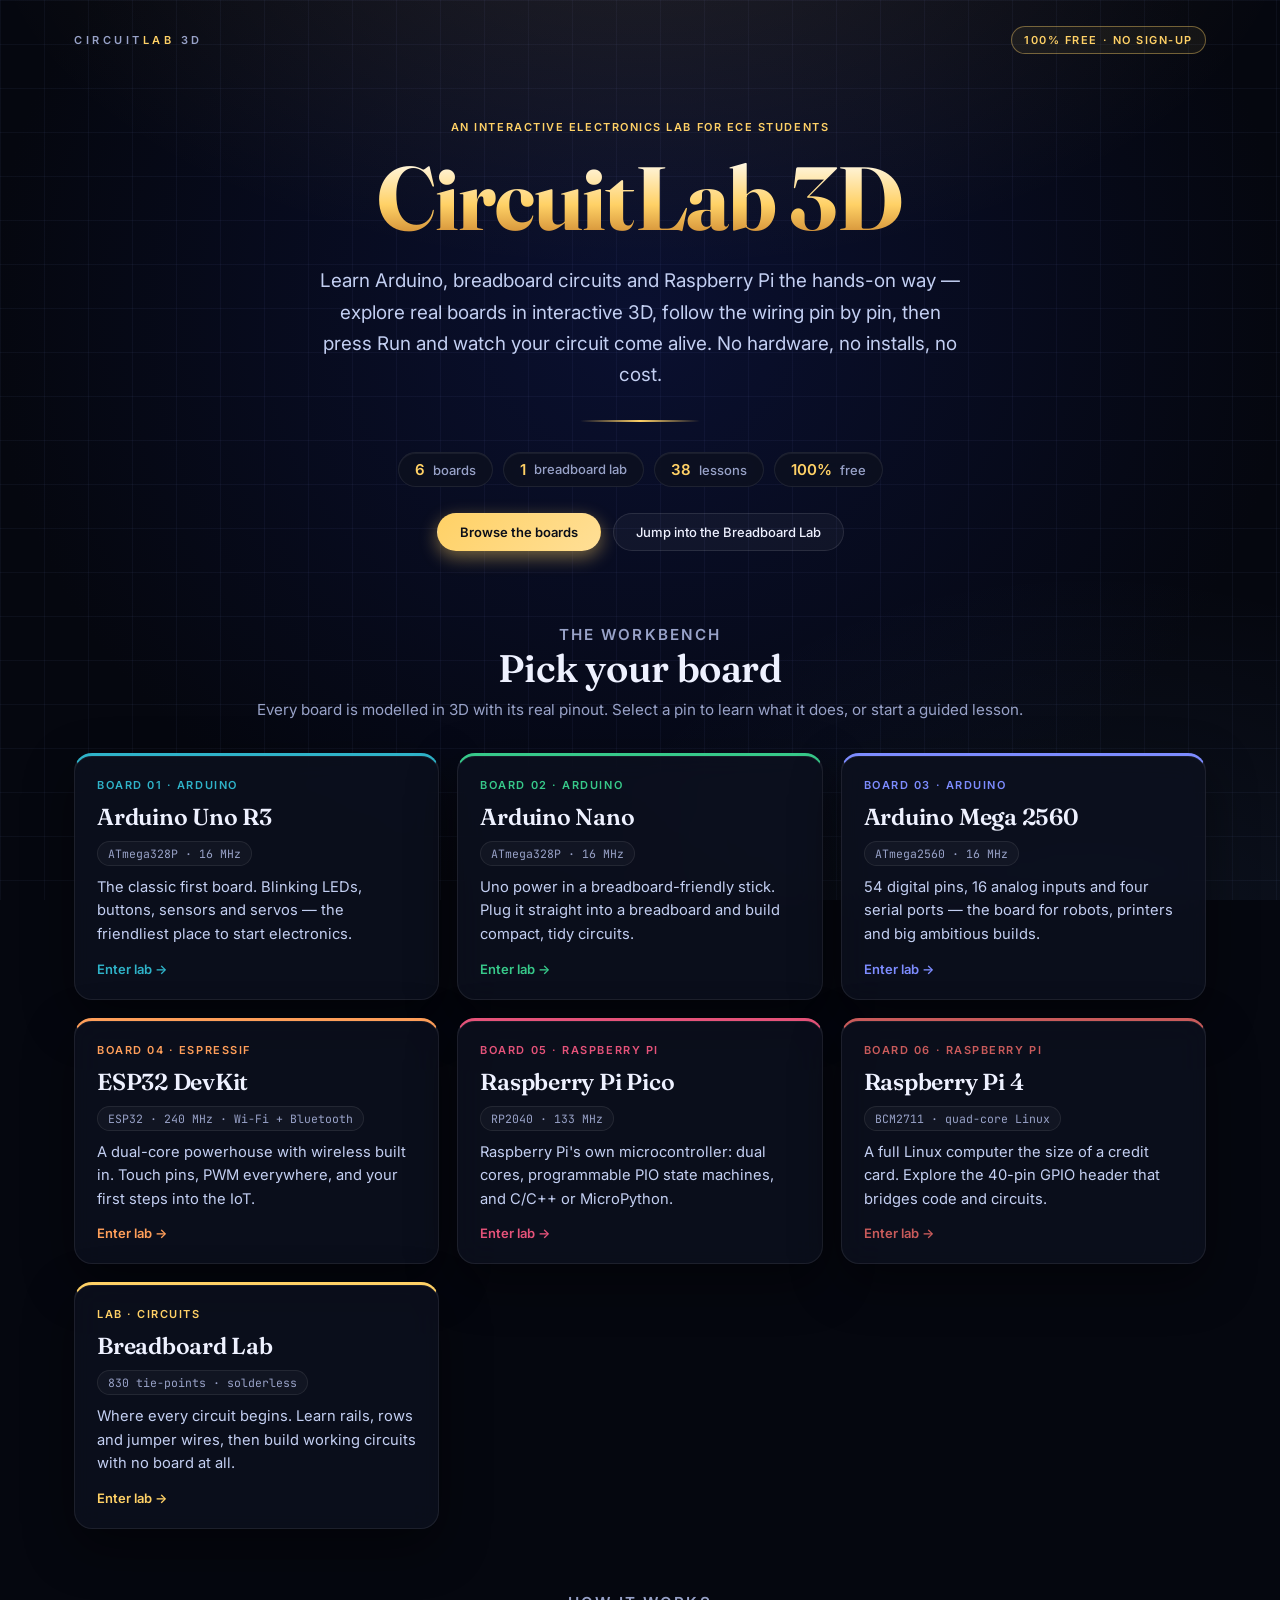
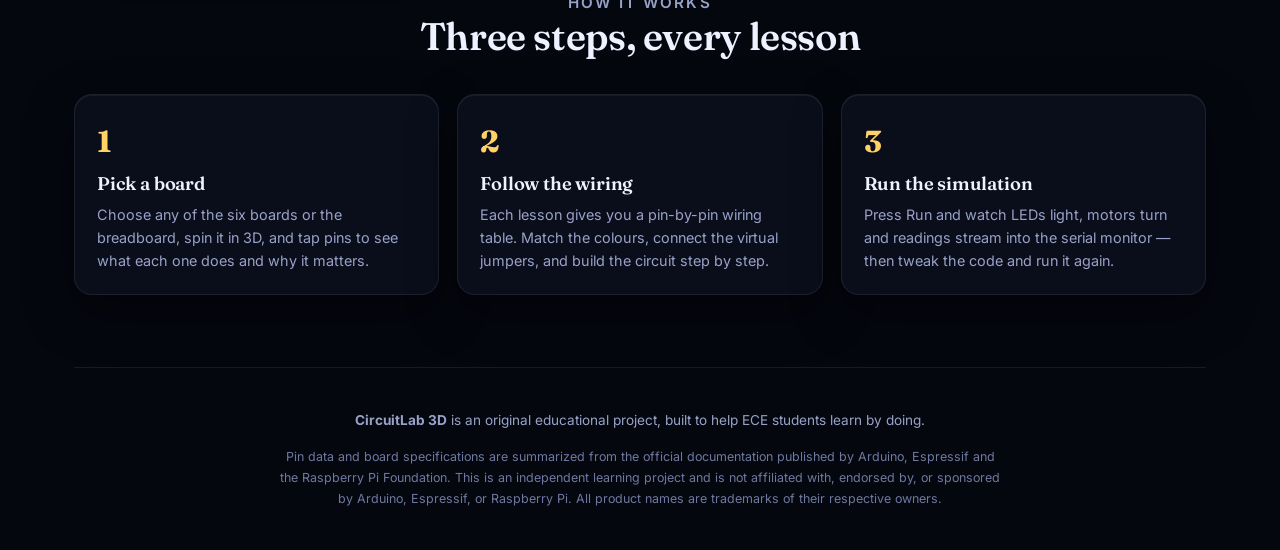
==== index.html @ 522ec0c5 "CircuitLab 3D — interactive 3D electronics labs: 6 boards, breadboard lab, 43 lessons" ====
<!DOCTYPE html>
<html lang="en">
<head>
<meta charset="UTF-8">
<meta name="viewport" content="width=device-width, initial-scale=1.0">
<title>CircuitLab 3D — Learn Arduino, Breadboards &amp; Raspberry Pi in Interactive 3D</title>
<meta name="description" content="CircuitLab 3D is a free, original electronics lab for ECE students: explore Arduino, ESP32 and Raspberry Pi boards in interactive 3D, wire real circuits on a virtual breadboard, and run lesson simulations in your browser.">
<link rel="preconnect" href="https://fonts.googleapis.com">
<link rel="preconnect" href="https://fonts.gstatic.com" crossorigin>
<link href="https://fonts.googleapis.com/css2?family=Fraunces:opsz,wght@9..144,600;9..144,700&family=Inter:wght@400;500;600;700&family=JetBrains+Mono:wght@400;600&display=swap" rel="stylesheet">
<style>
  :root{
    --ink:#eef1ff;
    --dim:#98a2c8;
    --gold:#ffd166;
    --gold-deep:#c77f2a;
    --bg:#05070f;
    --panel:rgba(13,17,30,.82);
    --line:rgba(255,255,255,.08);
  }
  *{box-sizing:border-box}
  html{scroll-behavior:smooth}
  body{
    margin:0; color:var(--ink); background:var(--bg);
    font-family:"Inter",system-ui,-apple-system,"Segoe UI",sans-serif;
    -webkit-font-smoothing:antialiased;
  }
  /* Backdrop: deep-space gradient + faint circuit grid drawn with CSS only */
  .backdrop{
    position:fixed; inset:0; z-index:-1; pointer-events:none;
    background:
      radial-gradient(1100px 600px at 50% -10%, rgba(255,209,102,.10), transparent 60%),
      radial-gradient(900px 700px at 85% 110%, rgba(125,180,255,.08), transparent 60%),
      linear-gradient(rgba(140,165,255,.05) 1px, transparent 1px),
      linear-gradient(90deg, rgba(140,165,255,.05) 1px, transparent 1px),
      radial-gradient(ellipse at 50% 35%, #0a1030 0%, #05070f 72%);
    background-size:auto,auto,44px 44px,44px 44px,auto;
  }
  ::selection{background:var(--gold); color:#0b0e18}
  a:focus-visible, button:focus-visible{outline:2px solid var(--gold); outline-offset:2px}

  .wrap{max-width:1180px; margin:0 auto; padding:0 24px}

  /* ---------- top bar ---------- */
  .topbar{
    display:flex; align-items:center; justify-content:space-between;
    padding:22px 0 6px;
  }
  .wordmark{
    font-size:11px; font-weight:600; letter-spacing:.32em; text-transform:uppercase; color:var(--dim);
  }
  .wordmark b{color:var(--gold); font-weight:600}
  .topbar .free{
    font-size:11px; font-weight:600; letter-spacing:.14em; text-transform:uppercase; color:var(--gold);
    border:1px solid rgba(255,209,102,.4); border-radius:999px; padding:6px 12px;
    background:rgba(255,209,102,.06);
  }

  /* ---------- hero ---------- */
  .hero{text-align:center; padding:56px 0 10px}
  .eyebrow{
    font-size:11px; font-weight:600; letter-spacing:.14em; text-transform:uppercase; color:var(--gold);
    margin:0 0 18px;
  }
  .hero h1{
    font-family:"Fraunces",Georgia,serif; font-weight:700; letter-spacing:-0.01em;
    font-size:clamp(3rem, 8vw, 5.6rem); line-height:1.02; margin:0;
    background:linear-gradient(180deg,#fff8e6 10%, var(--gold) 58%, var(--gold-deep));
    -webkit-background-clip:text; background-clip:text; color:transparent;
  }
  .hero .tagline{
    max-width:640px; margin:22px auto 0; color:#c3cff2;
    font-size:clamp(1rem, 2vw, 1.18rem); line-height:1.65;
  }
  .gold-rule{
    width:120px; height:2px; margin:30px auto 0; border:none;
    background:linear-gradient(90deg, transparent, var(--gold), transparent);
  }
  .stats{
    display:flex; flex-wrap:wrap; gap:10px; justify-content:center; margin:30px 0 6px; padding:0; list-style:none;
  }
  .stats li{
    min-height:34px; display:inline-flex; align-items:center; gap:8px;
    padding:7px 16px; border-radius:999px;
    background:var(--panel); border:1px solid var(--line);
    backdrop-filter:blur(14px) saturate(140%); -webkit-backdrop-filter:blur(14px) saturate(140%);
    box-shadow:inset 0 1px 0 rgba(255,255,255,.06);
    font-size:13px; font-weight:500; color:var(--dim);
  }
  .stats b{color:var(--gold); font-size:15px; font-weight:600}
  .cta-row{display:flex; gap:12px; justify-content:center; flex-wrap:wrap; margin-top:26px}
  .btn{
    display:inline-flex; align-items:center; min-height:34px; padding:10px 22px; border-radius:999px;
    font-size:13px; font-weight:500; text-decoration:none; cursor:pointer;
    transition:transform 180ms ease-out, border-color 180ms ease-out, box-shadow 180ms ease-out;
  }
  .btn:hover{transform:translateY(-1px)}
  .btn-primary{
    background:linear-gradient(135deg, var(--gold), #ffdf96); color:#0b0e18; border:1px solid transparent;
    box-shadow:0 6px 18px rgba(255,209,102,.45); font-weight:600;
  }
  .btn-ghost{background:rgba(255,255,255,.04); border:1px solid rgba(255,255,255,.10); color:var(--ink)}
  .btn-ghost:hover{border-color:var(--gold)}

  /* ---------- board cards ---------- */
  .section-head{margin:64px 0 8px; text-align:center}
  .section-head h2{
    font-family:"Fraunces",Georgia,serif; font-weight:600; letter-spacing:-0.01em;
    font-size:clamp(1.7rem, 3.4vw, 2.4rem); margin:0 0 8px;
  }
  .section-head p{color:var(--dim); margin:0; font-size:.95rem}
  .cards{
    display:grid; grid-template-columns:repeat(auto-fill, minmax(300px, 1fr));
    gap:18px; margin:34px 0 10px;
  }
  .card{
    --acc:var(--gold);
    display:flex; flex-direction:column; gap:10px; text-decoration:none; color:var(--ink);
    background:var(--panel); border:1px solid var(--line); border-radius:18px; padding:22px;
    backdrop-filter:blur(14px) saturate(140%); -webkit-backdrop-filter:blur(14px) saturate(140%);
    box-shadow:inset 0 1px 0 rgba(255,255,255,.06), 0 18px 50px rgba(0,0,0,.45);
    border-top:3px solid var(--acc);
    transition:transform 180ms ease-out, border-color 180ms ease-out, box-shadow 180ms ease-out;
  }
  .card:hover{transform:translateY(-3px); border-color:color-mix(in srgb, var(--acc) 55%, transparent)}
  .card .wing{
    font-size:11px; font-weight:600; letter-spacing:.14em; text-transform:uppercase; color:var(--acc); margin:0;
  }
  .card h3{
    font-family:"Fraunces",Georgia,serif; font-weight:600; letter-spacing:-0.01em;
    font-size:1.45rem; margin:0;
  }
  .card .chip{
    align-self:flex-start; font-family:"JetBrains Mono",ui-monospace,monospace; font-size:11.5px;
    color:var(--dim); border:1px solid var(--line); border-radius:999px; padding:4px 10px;
    background:rgba(255,255,255,.03);
  }
  .card .pitch{color:#c3cff2; font-size:.92rem; line-height:1.6; margin:0; flex:1}
  .card .enter{
    font-size:13px; font-weight:600; color:var(--acc); margin-top:4px;
  }
  .card .enter span{display:inline-block; transition:transform 180ms ease-out}
  .card:hover .enter span{transform:translateX(3px)}

  /* ---------- how it works ---------- */
  .steps{
    display:grid; grid-template-columns:repeat(auto-fit, minmax(240px, 1fr)); gap:18px; margin:34px 0 10px;
  }
  .step{
    background:var(--panel); border:1px solid var(--line); border-radius:18px; padding:22px;
    backdrop-filter:blur(14px) saturate(140%); -webkit-backdrop-filter:blur(14px) saturate(140%);
    box-shadow:inset 0 1px 0 rgba(255,255,255,.06), 0 18px 50px rgba(0,0,0,.45);
  }
  .step .num{
    font-family:"Fraunces",Georgia,serif; font-size:1.9rem; font-weight:700; color:var(--gold); margin:0 0 6px;
  }
  .step h3{font-family:"Fraunces",Georgia,serif; font-weight:600; font-size:1.15rem; margin:0 0 8px; letter-spacing:-0.01em}
  .step p{color:var(--dim); font-size:.9rem; line-height:1.6; margin:0}

  /* ---------- footer ---------- */
  footer{
    margin:72px 0 0; padding:28px 0 40px; border-top:1px solid var(--line);
    color:var(--dim); font-size:.85rem; line-height:1.7; text-align:center;
  }
  footer .fine{max-width:720px; margin:8px auto 0; font-size:.78rem; color:#6f79a0}

  @media (max-width:640px){
    .wrap{padding:0 14px}
    .hero{padding:38px 0 6px}
    .cards{grid-template-columns:1fr}
    .topbar .free{display:none}
  }
  @media (prefers-reduced-motion: reduce){
    html{scroll-behavior:auto}
    *{transition:none !important; animation:none !important}
  }
</style>
</head>
<body>
<div class="backdrop" aria-hidden="true"></div>

<div class="wrap">
  <div class="topbar">
    <p class="wordmark">Circuit<b>Lab</b> 3D</p>
    <span class="free">100% free · No sign-up</span>
  </div>

  <header class="hero">
    <p class="eyebrow">An interactive electronics lab for ECE students</p>
    <h1>CircuitLab 3D</h1>
    <p class="tagline">Learn Arduino, breadboard circuits and Raspberry Pi the hands-on way — explore real boards in interactive 3D, follow the wiring pin by pin, then press Run and watch your circuit come alive. No hardware, no installs, no cost.</p>
    <hr class="gold-rule">
    <ul class="stats">
      <li><b>6</b> boards</li>
      <li><b>1</b> breadboard lab</li>
      <li><b>38</b> lessons</li>
      <li><b>100%</b> free</li>
    </ul>
    <div class="cta-row">
      <a class="btn btn-primary" href="#boards">Browse the boards</a>
      <a class="btn btn-ghost" href="breadboard/">Jump into the Breadboard Lab</a>
    </div>
  </header>

  <section id="boards" aria-label="Boards">
    <div class="section-head">
      <p class="eyebrow">The workbench</p>
      <h2>Pick your board</h2>
      <p>Every board is modelled in 3D with its real pinout. Select a pin to learn what it does, or start a guided lesson.</p>
    </div>

    <div class="cards">
      <a class="card" href="uno/" style="--acc:#2fb3c9">
        <p class="wing">Board 01 · Arduino</p>
        <h3>Arduino Uno R3</h3>
        <span class="chip">ATmega328P · 16 MHz</span>
        <p class="pitch">The classic first board. Blinking LEDs, buttons, sensors and servos — the friendliest place to start electronics.</p>
        <span class="enter">Enter lab <span>→</span></span>
      </a>

      <a class="card" href="nano/" style="--acc:#37c98a">
        <p class="wing">Board 02 · Arduino</p>
        <h3>Arduino Nano</h3>
        <span class="chip">ATmega328P · 16 MHz</span>
        <p class="pitch">Uno power in a breadboard-friendly stick. Plug it straight into a breadboard and build compact, tidy circuits.</p>
        <span class="enter">Enter lab <span>→</span></span>
      </a>

      <a class="card" href="mega/" style="--acc:#7d8cff">
        <p class="wing">Board 03 · Arduino</p>
        <h3>Arduino Mega 2560</h3>
        <span class="chip">ATmega2560 · 16 MHz</span>
        <p class="pitch">54 digital pins, 16 analog inputs and four serial ports — the board for robots, printers and big ambitious builds.</p>
        <span class="enter">Enter lab <span>→</span></span>
      </a>

      <a class="card" href="esp32/" style="--acc:#ff9f5a">
        <p class="wing">Board 04 · Espressif</p>
        <h3>ESP32 DevKit</h3>
        <span class="chip">ESP32 · 240 MHz · Wi-Fi + Bluetooth</span>
        <p class="pitch">A dual-core powerhouse with wireless built in. Touch pins, PWM everywhere, and your first steps into the IoT.</p>
        <span class="enter">Enter lab <span>→</span></span>
      </a>

      <a class="card" href="pico/" style="--acc:#e5537a">
        <p class="wing">Board 05 · Raspberry Pi</p>
        <h3>Raspberry Pi Pico</h3>
        <span class="chip">RP2040 · 133 MHz</span>
        <p class="pitch">Raspberry Pi's own microcontroller: dual cores, programmable PIO state machines, and C/C++ or MicroPython.</p>
        <span class="enter">Enter lab <span>→</span></span>
      </a>

      <a class="card" href="pi4/" style="--acc:#c95b5b">
        <p class="wing">Board 06 · Raspberry Pi</p>
        <h3>Raspberry Pi 4</h3>
        <span class="chip">BCM2711 · quad-core Linux</span>
        <p class="pitch">A full Linux computer the size of a credit card. Explore the 40-pin GPIO header that bridges code and circuits.</p>
        <span class="enter">Enter lab <span>→</span></span>
      </a>

      <a class="card" href="breadboard/" style="--acc:#ffd166">
        <p class="wing">Lab · Circuits</p>
        <h3>Breadboard Lab</h3>
        <span class="chip">830 tie-points · solderless</span>
        <p class="pitch">Where every circuit begins. Learn rails, rows and jumper wires, then build working circuits with no board at all.</p>
        <span class="enter">Enter lab <span>→</span></span>
      </a>
    </div>
  </section>

  <section aria-label="How it works">
    <div class="section-head">
      <p class="eyebrow">How it works</p>
      <h2>Three steps, every lesson</h2>
    </div>
    <div class="steps">
      <div class="step">
        <p class="num">1</p>
        <h3>Pick a board</h3>
        <p>Choose any of the six boards or the breadboard, spin it in 3D, and tap pins to see what each one does and why it matters.</p>
      </div>
      <div class="step">
        <p class="num">2</p>
        <h3>Follow the wiring</h3>
        <p>Each lesson gives you a pin-by-pin wiring table. Match the colours, connect the virtual jumpers, and build the circuit step by step.</p>
      </div>
      <div class="step">
        <p class="num">3</p>
        <h3>Run the simulation</h3>
        <p>Press Run and watch LEDs light, motors turn and readings stream into the serial monitor — then tweak the code and run it again.</p>
      </div>
    </div>
  </section>

  <footer>
    <p><strong>CircuitLab 3D</strong> is an original educational project, built to help ECE students learn by doing.</p>
    <p class="fine">Pin data and board specifications are summarized from the official documentation published by Arduino, Espressif and the Raspberry Pi Foundation. This is an independent learning project and is not affiliated with, endorsed by, or sponsored by Arduino, Espressif, or Raspberry Pi. All product names are trademarks of their respective owners.</p>
  </footer>
</div>
</body>
</html>
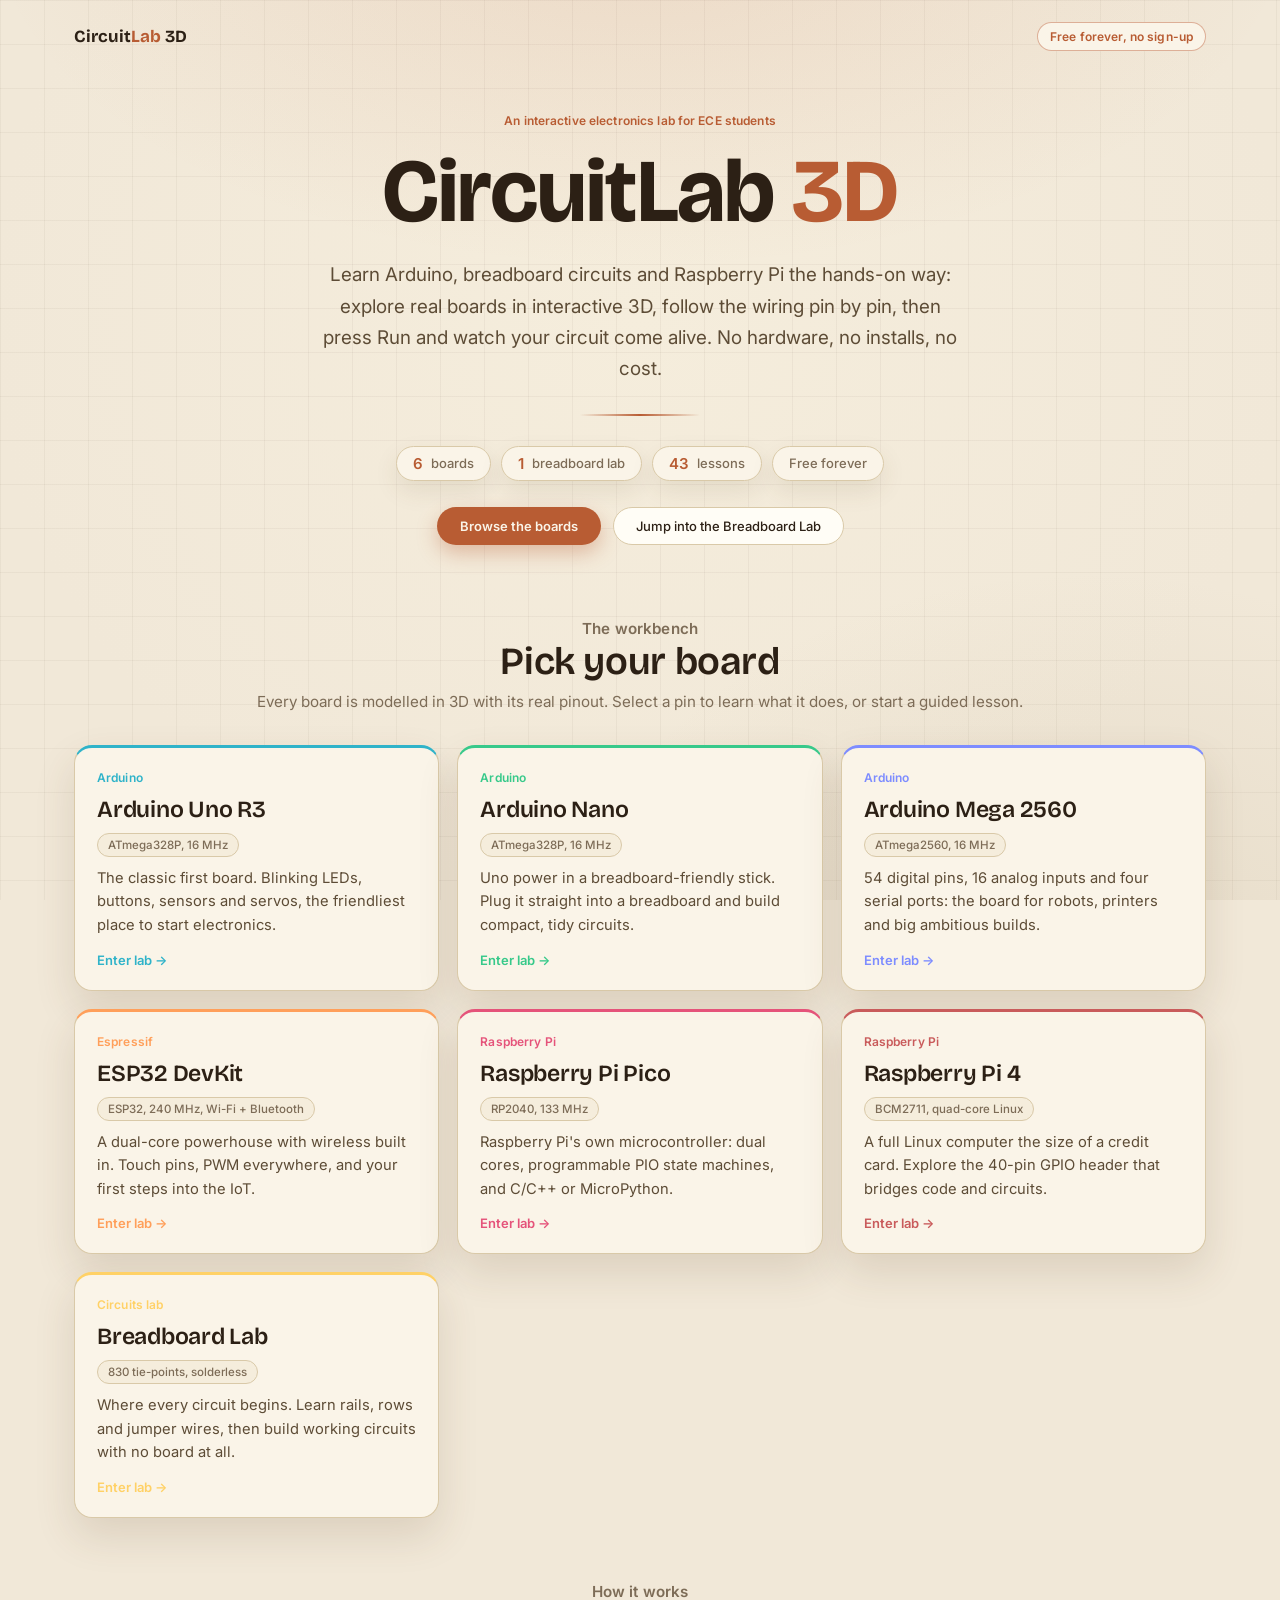
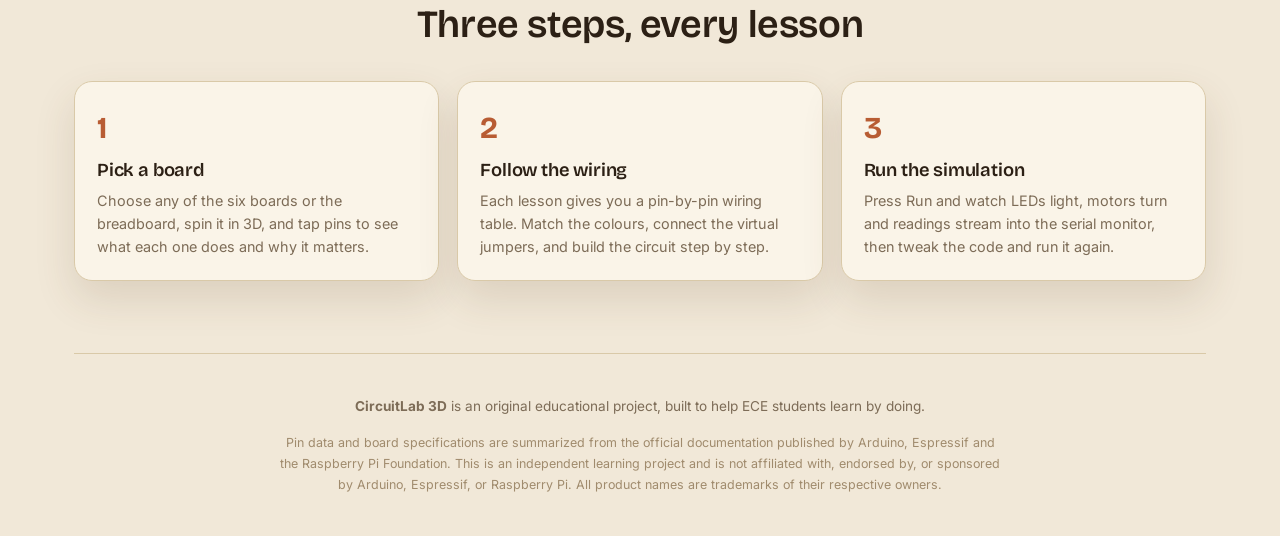
==== commit 3dab7cc5: "Earthy warm light theme and de-slop pass: Bricolage Grotesque, solid panels, no caps eyebrows, no mi" ====
--- a/index.html
+++ b/index.html
@@ -3,20 +3,22 @@
 <head>
 <meta charset="UTF-8">
 <meta name="viewport" content="width=device-width, initial-scale=1.0">
-<title>CircuitLab 3D — Learn Arduino, Breadboards &amp; Raspberry Pi in Interactive 3D</title>
+<title>CircuitLab 3D: Learn Arduino, Breadboards &amp; Raspberry Pi in Interactive 3D</title>
 <meta name="description" content="CircuitLab 3D is a free, original electronics lab for ECE students: explore Arduino, ESP32 and Raspberry Pi boards in interactive 3D, wire real circuits on a virtual breadboard, and run lesson simulations in your browser.">
 <link rel="preconnect" href="https://fonts.googleapis.com">
 <link rel="preconnect" href="https://fonts.gstatic.com" crossorigin>
-<link href="https://fonts.googleapis.com/css2?family=Fraunces:opsz,wght@9..144,600;9..144,700&family=Inter:wght@400;500;600;700&family=JetBrains+Mono:wght@400;600&display=swap" rel="stylesheet">
+<link href="https://fonts.googleapis.com/css2?family=Bricolage+Grotesque:wght@500;600;700&family=Inter:wght@400;500;600;700&display=swap" rel="stylesheet">
 <style>
   :root{
-    --ink:#eef1ff;
-    --dim:#98a2c8;
-    --gold:#ffd166;
-    --gold-deep:#c77f2a;
-    --bg:#05070f;
-    --panel:rgba(13,17,30,.82);
-    --line:rgba(255,255,255,.08);
+    --ink:#2c2015;
+    --dim:#7d6c57;
+    --soft:#5d4c36;
+    --gold:#b85c33;        /* clay — primary accent */
+    --gold-deep:#96502c;
+    --bg:#f1e8d8;
+    --panel:#faf4e8;
+    --panel-alt:#f5eddc;
+    --line:#d9c9a8;
   }
   *{box-sizing:border-box}
   html{scroll-behavior:smooth}
@@ -25,18 +27,18 @@
     font-family:"Inter",system-ui,-apple-system,"Segoe UI",sans-serif;
     -webkit-font-smoothing:antialiased;
   }
-  /* Backdrop: deep-space gradient + faint circuit grid drawn with CSS only */
+  /* Backdrop: warm paper + faint circuit grid drawn with CSS only */
   .backdrop{
     position:fixed; inset:0; z-index:-1; pointer-events:none;
     background:
-      radial-gradient(1100px 600px at 50% -10%, rgba(255,209,102,.10), transparent 60%),
-      radial-gradient(900px 700px at 85% 110%, rgba(125,180,255,.08), transparent 60%),
-      linear-gradient(rgba(140,165,255,.05) 1px, transparent 1px),
-      linear-gradient(90deg, rgba(140,165,255,.05) 1px, transparent 1px),
-      radial-gradient(ellipse at 50% 35%, #0a1030 0%, #05070f 72%);
+      radial-gradient(1100px 600px at 50% -10%, rgba(184,92,51,.12), transparent 60%),
+      radial-gradient(900px 700px at 85% 110%, rgba(160,140,102,.14), transparent 60%),
+      linear-gradient(rgba(125,108,87,.07) 1px, transparent 1px),
+      linear-gradient(90deg, rgba(125,108,87,.07) 1px, transparent 1px),
+      radial-gradient(ellipse at 50% 35%, #f5eddc 0%, #f1e8d8 72%);
     background-size:auto,auto,44px 44px,44px 44px,auto;
   }
-  ::selection{background:var(--gold); color:#0b0e18}
+  ::selection{background:#b85c33; color:#faf4e8}
   a:focus-visible, button:focus-visible{outline:2px solid var(--gold); outline-offset:2px}
 
   .wrap{max-width:1180px; margin:0 auto; padding:0 24px}
@@ -47,29 +49,29 @@
     padding:22px 0 6px;
   }
   .wordmark{
-    font-size:11px; font-weight:600; letter-spacing:.32em; text-transform:uppercase; color:var(--dim);
-  }
-  .wordmark b{color:var(--gold); font-weight:600}
+    font-family:"Bricolage Grotesque","Inter",sans-serif;
+    font-size:17px; font-weight:700; letter-spacing:0; color:var(--ink); margin:0;
+  }
+  .wordmark b{color:var(--gold); font-weight:700}
   .topbar .free{
-    font-size:11px; font-weight:600; letter-spacing:.14em; text-transform:uppercase; color:var(--gold);
-    border:1px solid rgba(255,209,102,.4); border-radius:999px; padding:6px 12px;
-    background:rgba(255,209,102,.06);
+    font-size:12px; font-weight:600; letter-spacing:.01em; color:var(--gold);
+    border:1px solid rgba(184,92,51,.45); border-radius:999px; padding:6px 12px;
+    background:var(--panel);
   }
 
   /* ---------- hero ---------- */
   .hero{text-align:center; padding:56px 0 10px}
   .eyebrow{
-    font-size:11px; font-weight:600; letter-spacing:.14em; text-transform:uppercase; color:var(--gold);
+    font-size:12px; font-weight:600; letter-spacing:.01em; color:var(--gold);
     margin:0 0 18px;
   }
   .hero h1{
-    font-family:"Fraunces",Georgia,serif; font-weight:700; letter-spacing:-0.01em;
-    font-size:clamp(3rem, 8vw, 5.6rem); line-height:1.02; margin:0;
-    background:linear-gradient(180deg,#fff8e6 10%, var(--gold) 58%, var(--gold-deep));
-    -webkit-background-clip:text; background-clip:text; color:transparent;
-  }
+    font-family:"Bricolage Grotesque","Inter",sans-serif; font-weight:700; letter-spacing:-0.01em;
+    font-size:clamp(3rem, 8vw, 5.6rem); line-height:1.02; margin:0; color:var(--ink);
+  }
+  .hero h1 span{color:var(--gold)}
   .hero .tagline{
-    max-width:640px; margin:22px auto 0; color:#c3cff2;
+    max-width:640px; margin:22px auto 0; color:var(--soft);
     font-size:clamp(1rem, 2vw, 1.18rem); line-height:1.65;
   }
   .gold-rule{
@@ -83,8 +85,7 @@
     min-height:34px; display:inline-flex; align-items:center; gap:8px;
     padding:7px 16px; border-radius:999px;
     background:var(--panel); border:1px solid var(--line);
-    backdrop-filter:blur(14px) saturate(140%); -webkit-backdrop-filter:blur(14px) saturate(140%);
-    box-shadow:inset 0 1px 0 rgba(255,255,255,.06);
+    box-shadow:0 10px 24px rgba(90,64,32,.10);
     font-size:13px; font-weight:500; color:var(--dim);
   }
   .stats b{color:var(--gold); font-size:15px; font-weight:600}
@@ -96,16 +97,16 @@
   }
   .btn:hover{transform:translateY(-1px)}
   .btn-primary{
-    background:linear-gradient(135deg, var(--gold), #ffdf96); color:#0b0e18; border:1px solid transparent;
-    box-shadow:0 6px 18px rgba(255,209,102,.45); font-weight:600;
-  }
-  .btn-ghost{background:rgba(255,255,255,.04); border:1px solid rgba(255,255,255,.10); color:var(--ink)}
-  .btn-ghost:hover{border-color:var(--gold)}
+    background:var(--gold); color:#faf4e8; border:1px solid transparent;
+    box-shadow:0 8px 20px rgba(184,92,51,.35); font-weight:600;
+  }
+  .btn-ghost{background:#fffdf6; border:1px solid var(--line); color:var(--ink)}
+  .btn-ghost:hover{border-color:var(--gold); color:var(--gold)}
 
   /* ---------- board cards ---------- */
   .section-head{margin:64px 0 8px; text-align:center}
   .section-head h2{
-    font-family:"Fraunces",Georgia,serif; font-weight:600; letter-spacing:-0.01em;
+    font-family:"Bricolage Grotesque","Inter",sans-serif; font-weight:600; letter-spacing:-0.01em;
     font-size:clamp(1.7rem, 3.4vw, 2.4rem); margin:0 0 8px;
   }
   .section-head p{color:var(--dim); margin:0; font-size:.95rem}
@@ -117,25 +118,24 @@
     --acc:var(--gold);
     display:flex; flex-direction:column; gap:10px; text-decoration:none; color:var(--ink);
     background:var(--panel); border:1px solid var(--line); border-radius:18px; padding:22px;
-    backdrop-filter:blur(14px) saturate(140%); -webkit-backdrop-filter:blur(14px) saturate(140%);
-    box-shadow:inset 0 1px 0 rgba(255,255,255,.06), 0 18px 50px rgba(0,0,0,.45);
+    box-shadow:0 18px 40px rgba(90,64,32,.14);
     border-top:3px solid var(--acc);
     transition:transform 180ms ease-out, border-color 180ms ease-out, box-shadow 180ms ease-out;
   }
   .card:hover{transform:translateY(-3px); border-color:color-mix(in srgb, var(--acc) 55%, transparent)}
   .card .wing{
-    font-size:11px; font-weight:600; letter-spacing:.14em; text-transform:uppercase; color:var(--acc); margin:0;
+    font-size:12px; font-weight:600; letter-spacing:.01em; color:var(--acc); margin:0;
   }
   .card h3{
-    font-family:"Fraunces",Georgia,serif; font-weight:600; letter-spacing:-0.01em;
+    font-family:"Bricolage Grotesque","Inter",sans-serif; font-weight:600; letter-spacing:-0.01em;
     font-size:1.45rem; margin:0;
   }
   .card .chip{
-    align-self:flex-start; font-family:"JetBrains Mono",ui-monospace,monospace; font-size:11.5px;
+    align-self:flex-start; font-family:"Inter",sans-serif; font-size:11.5px; font-weight:500;
     color:var(--dim); border:1px solid var(--line); border-radius:999px; padding:4px 10px;
-    background:rgba(255,255,255,.03);
-  }
-  .card .pitch{color:#c3cff2; font-size:.92rem; line-height:1.6; margin:0; flex:1}
+    background:var(--panel-alt);
+  }
+  .card .pitch{color:var(--soft); font-size:.92rem; line-height:1.6; margin:0; flex:1}
   .card .enter{
     font-size:13px; font-weight:600; color:var(--acc); margin-top:4px;
   }
@@ -148,13 +148,12 @@
   }
   .step{
     background:var(--panel); border:1px solid var(--line); border-radius:18px; padding:22px;
-    backdrop-filter:blur(14px) saturate(140%); -webkit-backdrop-filter:blur(14px) saturate(140%);
-    box-shadow:inset 0 1px 0 rgba(255,255,255,.06), 0 18px 50px rgba(0,0,0,.45);
+    box-shadow:0 18px 40px rgba(90,64,32,.14);
   }
   .step .num{
-    font-family:"Fraunces",Georgia,serif; font-size:1.9rem; font-weight:700; color:var(--gold); margin:0 0 6px;
-  }
-  .step h3{font-family:"Fraunces",Georgia,serif; font-weight:600; font-size:1.15rem; margin:0 0 8px; letter-spacing:-0.01em}
+    font-family:"Bricolage Grotesque","Inter",sans-serif; font-size:1.9rem; font-weight:700; color:var(--gold); margin:0 0 6px;
+  }
+  .step h3{font-family:"Bricolage Grotesque","Inter",sans-serif; font-weight:600; font-size:1.15rem; margin:0 0 8px; letter-spacing:-0.01em}
   .step p{color:var(--dim); font-size:.9rem; line-height:1.6; margin:0}
 
   /* ---------- footer ---------- */
@@ -162,7 +161,7 @@
     margin:72px 0 0; padding:28px 0 40px; border-top:1px solid var(--line);
     color:var(--dim); font-size:.85rem; line-height:1.7; text-align:center;
   }
-  footer .fine{max-width:720px; margin:8px auto 0; font-size:.78rem; color:#6f79a0}
+  footer .fine{max-width:720px; margin:8px auto 0; font-size:.78rem; color:#a08b6d}
 
   @media (max-width:640px){
     .wrap{padding:0 14px}
@@ -181,20 +180,20 @@
 
 <div class="wrap">
   <div class="topbar">
-    <p class="wordmark">Circuit<b>Lab</b> 3D</p>
-    <span class="free">100% free · No sign-up</span>
+    <p class="wordmark">Circuit<b>Lab</b> <span>3D</span></p>
+    <span class="free">Free forever, no sign-up</span>
   </div>
 
   <header class="hero">
     <p class="eyebrow">An interactive electronics lab for ECE students</p>
-    <h1>CircuitLab 3D</h1>
-    <p class="tagline">Learn Arduino, breadboard circuits and Raspberry Pi the hands-on way — explore real boards in interactive 3D, follow the wiring pin by pin, then press Run and watch your circuit come alive. No hardware, no installs, no cost.</p>
+    <h1>CircuitLab <span>3D</span></h1>
+    <p class="tagline">Learn Arduino, breadboard circuits and Raspberry Pi the hands-on way: explore real boards in interactive 3D, follow the wiring pin by pin, then press Run and watch your circuit come alive. No hardware, no installs, no cost.</p>
     <hr class="gold-rule">
     <ul class="stats">
       <li><b>6</b> boards</li>
       <li><b>1</b> breadboard lab</li>
-      <li><b>38</b> lessons</li>
-      <li><b>100%</b> free</li>
+      <li><b>43</b> lessons</li>
+      <li>Free forever</li>
     </ul>
     <div class="cta-row">
       <a class="btn btn-primary" href="#boards">Browse the boards</a>
@@ -211,57 +210,57 @@
 
     <div class="cards">
       <a class="card" href="uno/" style="--acc:#2fb3c9">
-        <p class="wing">Board 01 · Arduino</p>
+        <p class="wing">Arduino</p>
         <h3>Arduino Uno R3</h3>
-        <span class="chip">ATmega328P · 16 MHz</span>
-        <p class="pitch">The classic first board. Blinking LEDs, buttons, sensors and servos — the friendliest place to start electronics.</p>
+        <span class="chip">ATmega328P, 16 MHz</span>
+        <p class="pitch">The classic first board. Blinking LEDs, buttons, sensors and servos, the friendliest place to start electronics.</p>
         <span class="enter">Enter lab <span>→</span></span>
       </a>
 
       <a class="card" href="nano/" style="--acc:#37c98a">
-        <p class="wing">Board 02 · Arduino</p>
+        <p class="wing">Arduino</p>
         <h3>Arduino Nano</h3>
-        <span class="chip">ATmega328P · 16 MHz</span>
+        <span class="chip">ATmega328P, 16 MHz</span>
         <p class="pitch">Uno power in a breadboard-friendly stick. Plug it straight into a breadboard and build compact, tidy circuits.</p>
         <span class="enter">Enter lab <span>→</span></span>
       </a>
 
       <a class="card" href="mega/" style="--acc:#7d8cff">
-        <p class="wing">Board 03 · Arduino</p>
+        <p class="wing">Arduino</p>
         <h3>Arduino Mega 2560</h3>
-        <span class="chip">ATmega2560 · 16 MHz</span>
-        <p class="pitch">54 digital pins, 16 analog inputs and four serial ports — the board for robots, printers and big ambitious builds.</p>
+        <span class="chip">ATmega2560, 16 MHz</span>
+        <p class="pitch">54 digital pins, 16 analog inputs and four serial ports: the board for robots, printers and big ambitious builds.</p>
         <span class="enter">Enter lab <span>→</span></span>
       </a>
 
       <a class="card" href="esp32/" style="--acc:#ff9f5a">
-        <p class="wing">Board 04 · Espressif</p>
+        <p class="wing">Espressif</p>
         <h3>ESP32 DevKit</h3>
-        <span class="chip">ESP32 · 240 MHz · Wi-Fi + Bluetooth</span>
+        <span class="chip">ESP32, 240 MHz, Wi-Fi + Bluetooth</span>
         <p class="pitch">A dual-core powerhouse with wireless built in. Touch pins, PWM everywhere, and your first steps into the IoT.</p>
         <span class="enter">Enter lab <span>→</span></span>
       </a>
 
       <a class="card" href="pico/" style="--acc:#e5537a">
-        <p class="wing">Board 05 · Raspberry Pi</p>
+        <p class="wing">Raspberry Pi</p>
         <h3>Raspberry Pi Pico</h3>
-        <span class="chip">RP2040 · 133 MHz</span>
+        <span class="chip">RP2040, 133 MHz</span>
         <p class="pitch">Raspberry Pi's own microcontroller: dual cores, programmable PIO state machines, and C/C++ or MicroPython.</p>
         <span class="enter">Enter lab <span>→</span></span>
       </a>
 
       <a class="card" href="pi4/" style="--acc:#c95b5b">
-        <p class="wing">Board 06 · Raspberry Pi</p>
+        <p class="wing">Raspberry Pi</p>
         <h3>Raspberry Pi 4</h3>
-        <span class="chip">BCM2711 · quad-core Linux</span>
+        <span class="chip">BCM2711, quad-core Linux</span>
         <p class="pitch">A full Linux computer the size of a credit card. Explore the 40-pin GPIO header that bridges code and circuits.</p>
         <span class="enter">Enter lab <span>→</span></span>
       </a>
 
       <a class="card" href="breadboard/" style="--acc:#ffd166">
-        <p class="wing">Lab · Circuits</p>
+        <p class="wing">Circuits lab</p>
         <h3>Breadboard Lab</h3>
-        <span class="chip">830 tie-points · solderless</span>
+        <span class="chip">830 tie-points, solderless</span>
         <p class="pitch">Where every circuit begins. Learn rails, rows and jumper wires, then build working circuits with no board at all.</p>
         <span class="enter">Enter lab <span>→</span></span>
       </a>
@@ -287,7 +286,7 @@
       <div class="step">
         <p class="num">3</p>
         <h3>Run the simulation</h3>
-        <p>Press Run and watch LEDs light, motors turn and readings stream into the serial monitor — then tweak the code and run it again.</p>
+        <p>Press Run and watch LEDs light, motors turn and readings stream into the serial monitor, then tweak the code and run it again.</p>
       </div>
     </div>
   </section>
